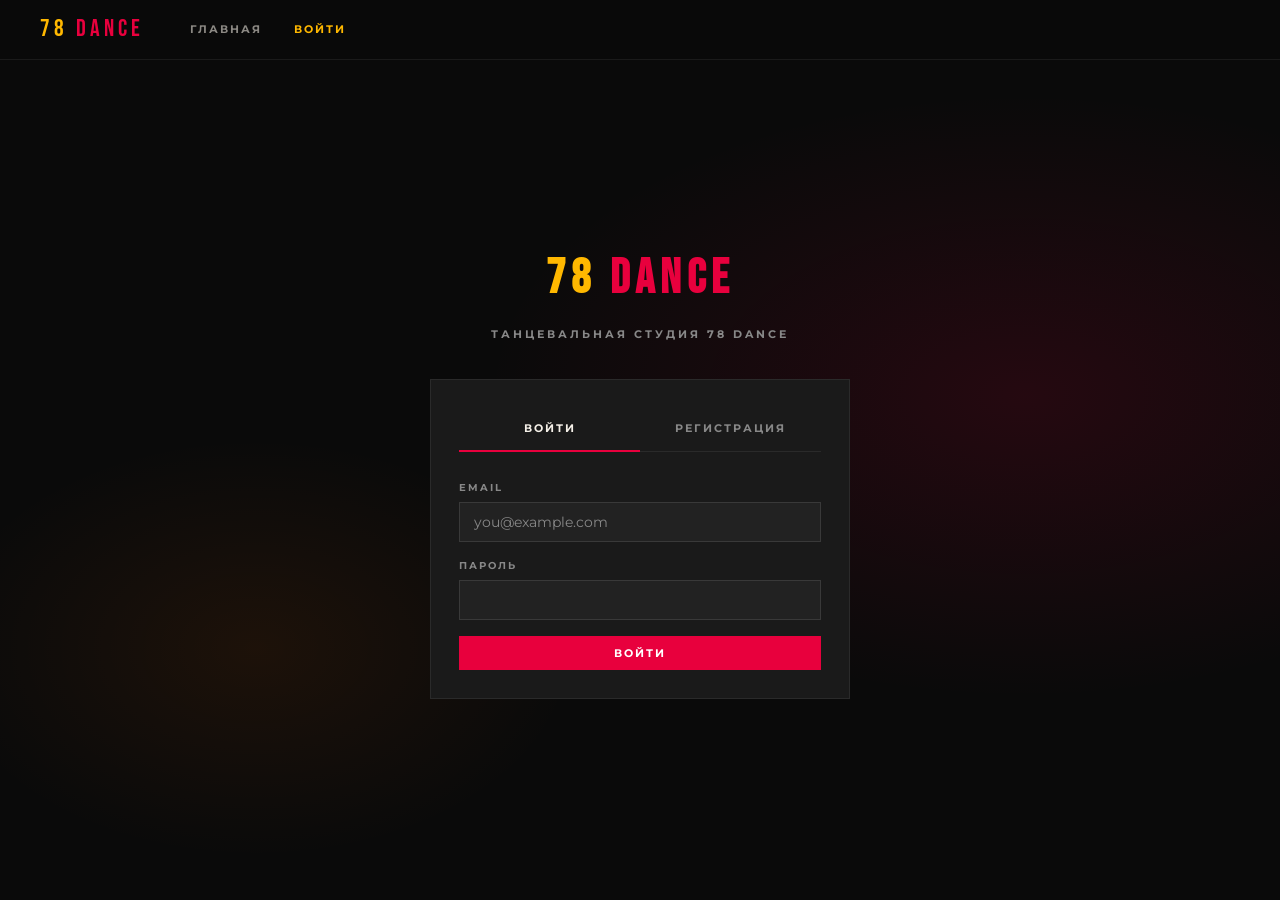
==== frontend/auth.html @ df0de104 "feat: add frontend with landing, admin panel and auth pages" ====
<!DOCTYPE html>
<html lang="ru">
<head>
    <meta charset="UTF-8">
    <meta name="viewport" content="width=device-width, initial-scale=1.0">
    <title>Вход — Студия 78</title>
    <link rel="stylesheet" href="css/style.css">
</head>
<body>

<nav id="nav"></nav>

<div class="auth-wrap">
    <div class="auth-box">
        <h1>78<span> DANCE</span></h1>
        <div class="auth-subtitle">Танцевальная студия 78 Dance</div>

        <div class="card">
            <div class="tab-row">
                <div class="tab active" data-form="signin">Войти</div>
                <div class="tab" data-form="signup">Регистрация</div>
            </div>

            <form id="form-signin">
                <div class="form-group">
                    <label>Email</label>
                    <input type="email" name="email" required placeholder="you@example.com">
                </div>
                <div class="form-group">
                    <label>Пароль</label>
                    <input type="password" name="password" required>
                </div>
                <button class="btn btn-primary" style="width:100%">Войти</button>
            </form>

            <form id="form-signup" style="display:none">
                <div class="form-group">
                    <label>Email</label>
                    <input type="email" name="email" required placeholder="you@example.com">
                </div>
                <div class="form-group">
                    <label>Пароль</label>
                    <input type="password" name="password" required minlength="8">
                </div>
                <div class="form-group">
                    <label>Подтверждение пароля</label>
                    <input type="password" name="password_confirm" required minlength="8">
                </div>
                <button class="btn btn-primary" style="width:100%">Создать аккаунт</button>
            </form>
        </div>
    </div>
</div>

<script type="module">
import { api } from "./js/api.js";
import { setTokens, isLoggedIn, renderNav, showAlert } from "./js/utils.js";

if (isLoggedIn()) window.location.href = "index.html";

renderNav();

// Tabs
document.querySelectorAll(".tab").forEach(tab => {
    tab.addEventListener("click", () => {
        document.querySelectorAll(".tab").forEach(t => t.classList.remove("active"));
        tab.classList.add("active");
        document.getElementById("form-signin").style.display = tab.dataset.form === "signin" ? "block" : "none";
        document.getElementById("form-signup").style.display = tab.dataset.form === "signup" ? "block" : "none";
    });
});

document.getElementById("form-signin").addEventListener("submit", async (e) => {
    e.preventDefault();
    try {
        const data = await api.signIn(e.target.email.value, e.target.password.value);
        setTokens(data.access_token, data.refresh_token);
        window.location.href = "index.html";
    } catch (err) {
        showAlert(e.target, err.message);
    }
});

document.getElementById("form-signup").addEventListener("submit", async (e) => {
    e.preventDefault();
    const password = e.target.password.value;
    const password_confirm = e.target.password_confirm.value;
    if (password !== password_confirm) {
        showAlert(e.target, "Пароли не совпадают");
        return;
    }
    try {
        await api.signUp(e.target.email.value, password, password_confirm);
        showAlert(e.target, "Аккаунт создан! Войдите.", "success");
    } catch (err) {
        showAlert(e.target, err.message);
    }
});
</script>
</body>
</html>
---- frontend/css/style.css ----
@import url('https://fonts.googleapis.com/css2?family=Bebas+Neue&family=Montserrat:wght@300;400;600;700&display=swap');

:root {
    --red:    #E8003D;
    --orange: #FF6B00;
    --gold:   #FFB800;
    --black:  #0A0A0A;
    --dark:   #111111;
    --card:   #1A1A1A;
    --card2:  #222222;
    --white:  #F5F0E8;
    --muted:  #888888;
    --border: rgba(255,255,255,0.07);
}

* { box-sizing: border-box; margin: 0; padding: 0; }

html { scroll-behavior: smooth; }

body {
    font-family: 'Montserrat', system-ui, sans-serif;
    background: var(--black);
    color: var(--white);
    min-height: 100vh;
    font-size: 15px;
    line-height: 1.6;
}

/* ── Nav ─────────────────────────────────────────── */

#nav {
    background: rgba(10,10,10,0.97);
    border-bottom: 1px solid var(--border);
    padding: 0 40px;
    display: flex;
    align-items: center;
    gap: 32px;
    height: 60px;
    position: sticky;
    top: 0;
    z-index: 100;
    backdrop-filter: blur(8px);
}

.nav-brand {
    font-family: 'Bebas Neue', sans-serif;
    font-size: 24px;
    letter-spacing: 4px;
    color: var(--gold);
    white-space: nowrap;
    text-decoration: none;
}

.nav-brand span { color: var(--red); }

.nav-links {
    display: flex;
    gap: 4px;
    flex: 1;
    align-items: center;
}

.nav-links a {
    color: rgba(245,240,232,0.55);
    text-decoration: none;
    padding: 6px 14px;
    font-size: 11px;
    font-weight: 700;
    letter-spacing: 2px;
    text-transform: uppercase;
    transition: color 0.2s;
}

.nav-links a:hover,
.nav-links a.active {
    color: var(--gold);
}

.nav-links a#nav-logout {
    margin-left: auto;
    color: rgba(232,0,61,0.6);
    border: 1px solid rgba(232,0,61,0.25);
}
.nav-links a#nav-logout:hover {
    color: var(--white);
    background: var(--red);
    border-color: var(--red);
}

/* ── Admin layout ────────────────────────────────── */

.admin-layout {
    display: flex;
    min-height: calc(100vh - 60px);
}

.admin-sidebar {
    width: 220px;
    background: var(--dark);
    border-right: 1px solid var(--border);
    padding: 32px 0;
    flex-shrink: 0;
}

.admin-sidebar h3 {
    font-size: 10px;
    font-weight: 700;
    text-transform: uppercase;
    letter-spacing: 3px;
    color: var(--muted);
    padding: 0 24px 16px;
}

.admin-sidebar a {
    display: block;
    padding: 11px 24px;
    color: rgba(245,240,232,0.5);
    text-decoration: none;
    font-size: 11px;
    font-weight: 700;
    letter-spacing: 2px;
    text-transform: uppercase;
    border-left: 3px solid transparent;
    transition: all 0.15s;
}

.admin-sidebar a:hover,
.admin-sidebar a.active {
    color: var(--white);
    background: rgba(255,255,255,0.04);
    border-left-color: var(--red);
}

.admin-content {
    flex: 1;
    padding: 40px;
}

/* ── Page content ────────────────────────────────── */

.container {
    max-width: 1100px;
    margin: 0 auto;
    padding: 40px;
}

h1 {
    font-family: 'Bebas Neue', sans-serif;
    font-size: 40px;
    letter-spacing: 3px;
    color: var(--white);
    margin-bottom: 28px;
}

h2 {
    font-family: 'Bebas Neue', sans-serif;
    font-size: 22px;
    letter-spacing: 2px;
    color: var(--white);
    margin-bottom: 20px;
}

h3 {
    font-size: 13px;
    font-weight: 700;
    letter-spacing: 1px;
    color: rgba(245,240,232,0.7);
    margin-bottom: 12px;
}

/* ── Cards ───────────────────────────────────────── */

.card {
    background: var(--card);
    border: 1px solid var(--border);
    padding: 28px;
    margin-bottom: 20px;
    position: relative;
}

.card::before {
    content: '';
    position: absolute;
    top: 0; left: 0; right: 0;
    height: 2px;
    background: linear-gradient(90deg, var(--red), var(--orange));
    opacity: 0;
    transition: opacity 0.2s;
}

.card:focus-within::before { opacity: 1; }

/* ── Grid ────────────────────────────────────────── */

.grid-2 { display: grid; grid-template-columns: 1fr 1fr; gap: 24px; }
@media (max-width: 800px) { .grid-2 { grid-template-columns: 1fr; } }

/* ── Forms ───────────────────────────────────────── */

.form-group { margin-bottom: 16px; }

label {
    display: block;
    font-size: 10px;
    font-weight: 700;
    letter-spacing: 2px;
    text-transform: uppercase;
    color: var(--muted);
    margin-bottom: 6px;
}

input, select, textarea {
    width: 100%;
    padding: 10px 14px;
    background: var(--card2);
    border: 1px solid rgba(255,255,255,0.1);
    color: var(--white);
    font-family: 'Montserrat', sans-serif;
    font-size: 14px;
    outline: none;
    transition: border-color 0.15s;
}

input:focus, select:focus, textarea:focus {
    border-color: var(--red);
}

input::placeholder { color: var(--muted); }

textarea {
    min-height: 80px;
    resize: vertical;
}

select option { background: var(--card2); }

/* ── Buttons ─────────────────────────────────────── */

.btn {
    padding: 10px 24px;
    border: none;
    cursor: pointer;
    font-family: 'Montserrat', sans-serif;
    font-size: 11px;
    font-weight: 700;
    letter-spacing: 2px;
    text-transform: uppercase;
    transition: background 0.2s, transform 0.15s;
    display: inline-block;
    text-decoration: none;
}

.btn:hover { transform: translateY(-1px); }

.btn-primary   { background: var(--red); color: #fff; }
.btn-primary:hover { background: var(--orange); }

.btn-danger    { background: rgba(232,0,61,0.15); color: var(--red); border: 1px solid rgba(232,0,61,0.3); }
.btn-danger:hover { background: var(--red); color: #fff; }

.btn-success   { background: rgba(46,204,113,0.15); color: #4ade80; border: 1px solid rgba(46,204,113,0.3); }
.btn-success:hover { background: #2ecc71; color: #fff; }

.btn-secondary { background: rgba(255,255,255,0.07); color: rgba(245,240,232,0.7); border: 1px solid var(--border); }
.btn-secondary:hover { background: rgba(255,255,255,0.12); color: var(--white); }

.btn-sm { padding: 6px 14px; font-size: 10px; }

.btn-row { display: flex; gap: 8px; flex-wrap: wrap; margin-top: 4px; align-items: center; }

/* ── Filter bar ─────────────────────────────────── */

.filter-bar {
    display: flex;
    gap: 12px;
    margin-bottom: 16px;
}
.filter-bar select,
.filter-inline {
    width: auto;
    padding: 8px 12px;
    background: var(--card);
    border: 1px solid var(--border);
    color: var(--text);
    font-size: 14px;
    cursor: pointer;
}

/* ── Table ───────────────────────────────────────── */

.table-wrap { overflow-x: auto; }

table { width: 100%; border-collapse: collapse; font-size: 13px; }

th {
    font-size: 10px;
    font-weight: 700;
    letter-spacing: 2px;
    text-transform: uppercase;
    color: var(--gold);
    padding: 12px 16px;
    text-align: left;
    border-bottom: 1px solid var(--border);
    white-space: nowrap;
    background: rgba(255,255,255,0.02);
}

td {
    padding: 14px 16px;
    color: rgba(245,240,232,0.8);
    border-bottom: 1px solid rgba(255,255,255,0.04);
    vertical-align: middle;
}

tr:last-child td { border-bottom: none; }
tr:hover td { background: rgba(255,255,255,0.025); }

/* ── Alerts ──────────────────────────────────────── */

.alert {
    padding: 12px 16px;
    font-size: 13px;
    font-weight: 600;
    letter-spacing: 0.5px;
    margin-bottom: 20px;
    border-left: 3px solid;
}

.alert-error   {
    background: rgba(232,0,61,0.1);
    color: #ff6b8a;
    border-color: var(--red);
}

.alert-success {
    background: rgba(46,204,113,0.1);
    color: #4ade80;
    border-color: #2ecc71;
}

/* ── Badges ──────────────────────────────────────── */

.badge {
    display: inline-block;
    padding: 3px 10px;
    font-size: 10px;
    font-weight: 700;
    letter-spacing: 2px;
    text-transform: uppercase;
    white-space: nowrap;
}

.badge-green { background: rgba(46,204,113,0.15); color: #4ade80; }
.badge-red   { background: rgba(232,0,61,0.15);   color: #ff6b8a; }
.badge-blue  { background: rgba(99,149,255,0.15);  color: #8ab4ff; }

/* ── Item cards ──────────────────────────────────── */

.item-list { display: flex; flex-direction: column; gap: 12px; }

.item-card {
    border: 1px solid var(--border);
    padding: 18px;
    background: var(--card2);
    position: relative;
    transition: border-color 0.2s;
}

.item-card:hover { border-color: rgba(255,255,255,0.14); }

.item-card::before {
    content: '';
    position: absolute;
    top: 0; left: 0; bottom: 0;
    width: 3px;
    background: linear-gradient(180deg, var(--red), var(--orange));
}

.item-card-header {
    display: flex;
    justify-content: space-between;
    align-items: center;
    gap: 8px;
    margin-bottom: 8px;
    padding-left: 12px;
}

.item-card-header strong {
    font-size: 14px;
    font-weight: 700;
    letter-spacing: 0.5px;
    color: var(--white);
}

.item-card p {
    font-size: 13px;
    color: rgba(245,240,232,0.5);
    margin-bottom: 8px;
    padding-left: 12px;
}

.item-card .btn-row { padding-left: 12px; }

.photo-chips {
    display: flex;
    gap: 6px;
    flex-wrap: wrap;
    margin-top: 8px;
    padding-left: 12px;
}

.photo-chip {
    background: rgba(255,255,255,0.06);
    border: 1px solid var(--border);
    padding: 3px 10px;
    font-size: 11px;
    display: flex;
    align-items: center;
    gap: 6px;
}

.photo-chip a { color: var(--gold); text-decoration: none; }
.photo-chip a:hover { color: var(--orange); }
.photo-chip button {
    background: none;
    border: none;
    cursor: pointer;
    color: var(--red);
    font-size: 14px;
    padding: 0;
    line-height: 1;
    opacity: 0.7;
    transition: opacity 0.15s;
}
.photo-chip button:hover { opacity: 1; }

/* ── Auth page ───────────────────────────────────── */

.auth-wrap {
    min-height: calc(100vh - 60px);
    display: flex;
    align-items: center;
    justify-content: center;
    padding: 24px;
    background:
        radial-gradient(ellipse 70% 60% at 80% 40%, rgba(232,0,61,0.12) 0%, transparent 60%),
        radial-gradient(ellipse 50% 50% at 20% 70%, rgba(255,107,0,0.08) 0%, transparent 50%);
}

.auth-box { width: 100%; max-width: 420px; }

.auth-box h1 {
    font-family: 'Bebas Neue', sans-serif;
    font-size: 48px;
    letter-spacing: 6px;
    text-align: center;
    color: var(--gold);
    margin-bottom: 8px;
}

.auth-box h1 span { color: var(--red); }

.auth-subtitle {
    text-align: center;
    font-size: 11px;
    font-weight: 700;
    letter-spacing: 3px;
    text-transform: uppercase;
    color: var(--muted);
    margin-bottom: 36px;
}

.tab-row {
    display: flex;
    margin-bottom: 28px;
    border-bottom: 1px solid var(--border);
}

.tab {
    flex: 1;
    text-align: center;
    padding: 12px;
    cursor: pointer;
    font-size: 11px;
    font-weight: 700;
    letter-spacing: 2px;
    text-transform: uppercase;
    color: var(--muted);
    border-bottom: 2px solid transparent;
    margin-bottom: -1px;
    transition: all 0.15s;
}

.tab:hover { color: var(--white); }
.tab.active { color: var(--white); border-bottom-color: var(--red); }

/* ── Public cards grid ───────────────────────────── */

.cards-grid {
    display: grid;
    grid-template-columns: repeat(auto-fill, minmax(280px, 1fr));
    gap: 20px;
}

.pub-card {
    background: var(--card);
    border: 1px solid var(--border);
    padding: 24px;
    position: relative;
    transition: transform 0.2s, border-color 0.2s;
}

.pub-card:hover {
    transform: translateY(-4px);
    border-color: rgba(255,255,255,0.14);
}

.pub-card::before {
    content: '';
    position: absolute;
    top: 0; left: 0; right: 0;
    height: 2px;
    background: linear-gradient(90deg, var(--red), var(--orange), var(--gold));
}

.pub-card h3 {
    font-family: 'Bebas Neue', sans-serif;
    font-size: 22px;
    letter-spacing: 2px;
    color: var(--white);
    margin-bottom: 8px;
}

.pub-card p { font-size: 13px; color: rgba(245,240,232,0.55); line-height: 1.7; }

/* ── Tabs row (public) ───────────────────────────── */

.tabs-row {
    display: flex;
    gap: 12px;
    margin-bottom: 32px;
}

.tab-btn {
    padding: 10px 28px;
    border: 1px solid var(--border);
    background: transparent;
    color: rgba(245,240,232,0.5);
    cursor: pointer;
    font-family: 'Montserrat', sans-serif;
    font-size: 11px;
    font-weight: 700;
    letter-spacing: 2px;
    text-transform: uppercase;
    transition: all 0.2s;
}

.tab-btn:hover { color: var(--white); border-color: rgba(255,255,255,0.2); }

.tab-btn.active {
    background: var(--red);
    border-color: var(--red);
    color: #fff;
}

/* ── Photo grid (admin) ──────────────────────────── */

.photo-grid {
    display: flex;
    gap: 8px;
    flex-wrap: wrap;
    margin: 10px 0 4px 12px;
}

.photo-thumb {
    position: relative;
    width: 80px;
    height: 80px;
    cursor: grab;
    border: 2px solid transparent;
    transition: border-color 0.15s, opacity 0.15s;
}

.photo-thumb img {
    width: 100%;
    height: 100%;
    object-fit: cover;
    display: block;
    background: var(--card2);
}

.photo-thumb.dragging  { opacity: 0.4; }
.photo-thumb.drag-over { border-color: var(--red); }

.photo-del {
    position: absolute;
    top: 2px; right: 2px;
    width: 20px; height: 20px;
    background: rgba(10,10,10,0.8);
    border: none;
    color: var(--red);
    font-size: 14px;
    line-height: 1;
    cursor: pointer;
    display: flex;
    align-items: center;
    justify-content: center;
    opacity: 0;
    transition: opacity 0.15s;
}

.photo-thumb:hover .photo-del { opacity: 1; }

.photo-order {
    position: absolute;
    bottom: 2px; left: 4px;
    font-size: 10px;
    font-weight: 700;
    color: var(--gold);
    text-shadow: 0 1px 3px rgba(0,0,0,0.9);
    pointer-events: none;
}

/* ── Price options admin list ────────────────────── */

.price-options-admin {
    list-style: none;
    margin: 10px 0 0;
    display: flex;
    flex-direction: column;
    gap: 4px;
}
.price-options-admin li {
    display: flex;
    align-items: center;
    justify-content: space-between;
    gap: 8px;
    font-size: 13px;
    color: rgba(245,240,232,.7);
    padding: 6px 10px;
    background: rgba(255,255,255,.03);
}
.price-options-admin li button {
    flex-shrink: 0;
    padding: 2px 8px;
    font-size: 12px;
}

/* ── Page header decoration ──────────────────────── */

.page-header {
    margin-bottom: 36px;
    padding-bottom: 24px;
    border-bottom: 1px solid var(--border);
}

.page-label {
    font-size: 10px;
    font-weight: 700;
    letter-spacing: 4px;
    text-transform: uppercase;
    color: var(--red);
    margin-bottom: 8px;
}

/* ── Confirm modal ───────────────────────────────── */

.confirm-overlay {
    position: fixed; inset: 0; z-index: 1000;
    background: rgba(0,0,0,.7);
    display: flex; align-items: center; justify-content: center;
    animation: confirmFadeIn .15s ease;
}
@keyframes confirmFadeIn {
    from { opacity: 0; }
    to   { opacity: 1; }
}
.confirm-box {
    background: var(--card);
    border: 1px solid rgba(255,255,255,.08);
    padding: 32px 36px;
    min-width: 320px; max-width: 420px;
    animation: confirmSlideIn .15s ease;
}
@keyframes confirmSlideIn {
    from { transform: translateY(-12px); opacity: 0; }
    to   { transform: translateY(0);     opacity: 1; }
}
.confirm-icon {
    font-size: 32px; margin-bottom: 16px; display: block;
}
.confirm-title {
    font-family: 'Bebas Neue', sans-serif;
    font-size: 22px; letter-spacing: 2px;
    color: var(--white); margin-bottom: 8px;
}
.confirm-text {
    font-size: 13px; color: var(--muted);
    line-height: 1.7; margin-bottom: 28px;
}
.confirm-btns {
    display: flex; gap: 12px; justify-content: flex-end;
}
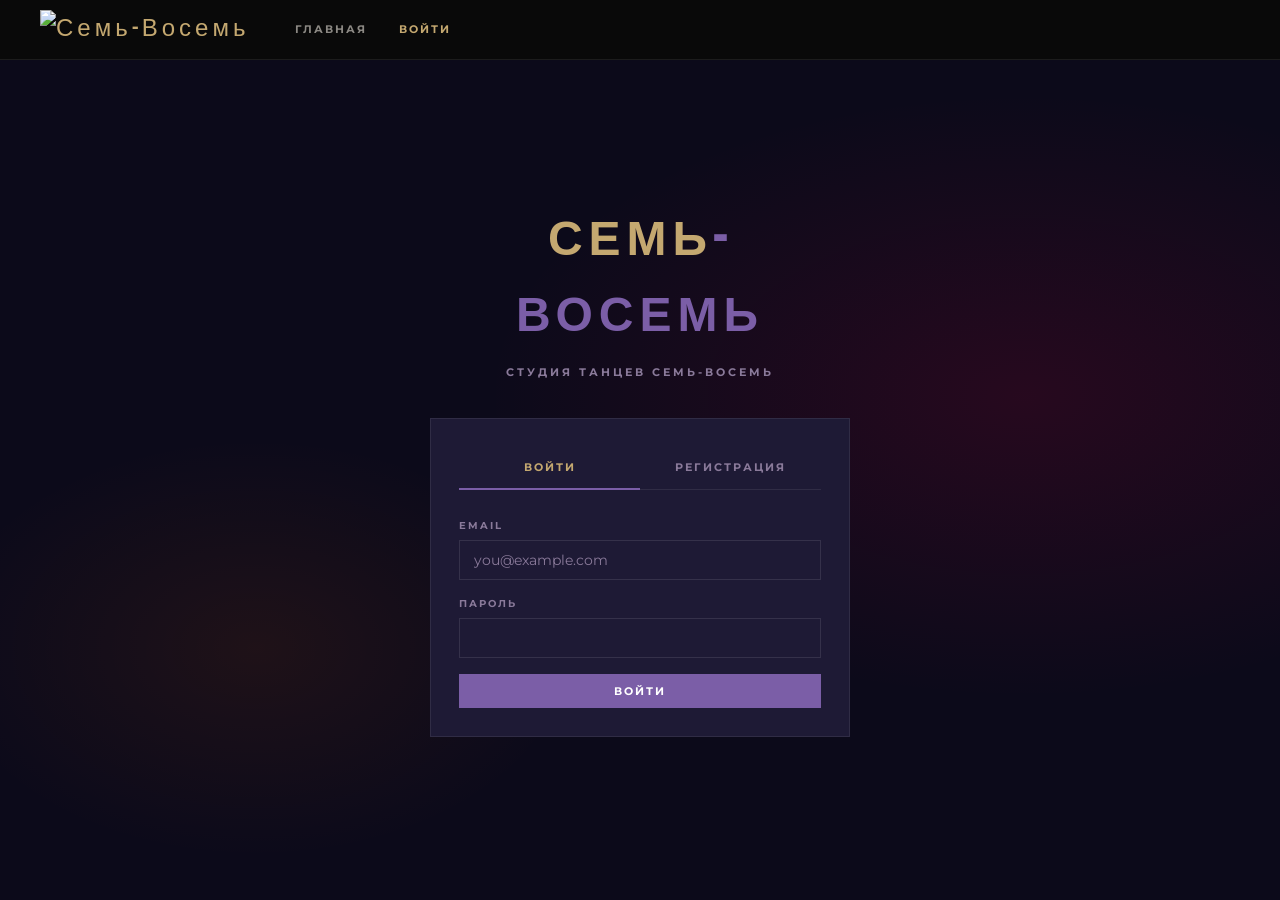
==== commit 7861b79e: "feat: dark theme, simplified color palette, logo update" ====
--- a/frontend/auth.html
+++ b/frontend/auth.html
@@ -12,8 +12,8 @@
 
 <div class="auth-wrap">
     <div class="auth-box">
-        <h1>78<span> DANCE</span></h1>
-        <div class="auth-subtitle">Танцевальная студия 78 Dance</div>
+        <h1>СЕМЬ<span>-ВОСЕМЬ</span></h1>
+        <div class="auth-subtitle">Студия танцев Семь-Восемь</div>
 
         <div class="card">
             <div class="tab-row">
--- a/frontend/css/style.css
+++ b/frontend/css/style.css
@@ -1,16 +1,12 @@
 @import url('https://fonts.googleapis.com/css2?family=Bebas+Neue&family=Montserrat:wght@300;400;600;700&display=swap');
 
 :root {
-    --red:    #E8003D;
-    --orange: #FF6B00;
-    --gold:   #FFB800;
-    --black:  #0A0A0A;
-    --dark:   #111111;
-    --card:   #1A1A1A;
-    --card2:  #222222;
-    --white:  #F5F0E8;
-    --muted:  #888888;
-    --border: rgba(255,255,255,0.07);
+    --red:    #7B5EA7;
+    --gold:   #C4A870;
+    --black:  #0C0A1A;
+    --card:   #1E1A35;
+    --muted:  #8A7A9A;
+    --border: rgba(255,255,255,0.08);
 }
 
 * { box-sizing: border-box; margin: 0; padding: 0; }
@@ -20,7 +16,7 @@
 body {
     font-family: 'Montserrat', system-ui, sans-serif;
     background: var(--black);
-    color: var(--white);
+    color: var(--gold);
     min-height: 100vh;
     font-size: 15px;
     line-height: 1.6;
@@ -52,6 +48,7 @@
 }
 
 .nav-brand span { color: var(--red); }
+.nav-logo { height: 40px; width: auto; display: block; }
 
 .nav-links {
     display: flex;
@@ -82,7 +79,7 @@
     border: 1px solid rgba(232,0,61,0.25);
 }
 .nav-links a#nav-logout:hover {
-    color: var(--white);
+    color: var(--gold);
     background: var(--red);
     border-color: var(--red);
 }
@@ -96,7 +93,7 @@
 
 .admin-sidebar {
     width: 220px;
-    background: var(--dark);
+    background: var(--card);
     border-right: 1px solid var(--border);
     padding: 32px 0;
     flex-shrink: 0;
@@ -126,7 +123,7 @@
 
 .admin-sidebar a:hover,
 .admin-sidebar a.active {
-    color: var(--white);
+    color: var(--gold);
     background: rgba(255,255,255,0.04);
     border-left-color: var(--red);
 }
@@ -148,7 +145,7 @@
     font-family: 'Bebas Neue', sans-serif;
     font-size: 40px;
     letter-spacing: 3px;
-    color: var(--white);
+    color: var(--gold);
     margin-bottom: 28px;
 }
 
@@ -156,7 +153,7 @@
     font-family: 'Bebas Neue', sans-serif;
     font-size: 22px;
     letter-spacing: 2px;
-    color: var(--white);
+    color: var(--gold);
     margin-bottom: 20px;
 }
 
@@ -183,7 +180,7 @@
     position: absolute;
     top: 0; left: 0; right: 0;
     height: 2px;
-    background: linear-gradient(90deg, var(--red), var(--orange));
+    background: linear-gradient(90deg, var(--red), var(--gold));
     opacity: 0;
     transition: opacity 0.2s;
 }
@@ -212,9 +209,9 @@
 input, select, textarea {
     width: 100%;
     padding: 10px 14px;
-    background: var(--card2);
+    background: var(--card);
     border: 1px solid rgba(255,255,255,0.1);
-    color: var(--white);
+    color: var(--gold);
     font-family: 'Montserrat', sans-serif;
     font-size: 14px;
     outline: none;
@@ -232,7 +229,7 @@
     resize: vertical;
 }
 
-select option { background: var(--card2); }
+select option { background: var(--card); }
 
 /* ── Buttons ─────────────────────────────────────── */
 
@@ -253,7 +250,7 @@
 .btn:hover { transform: translateY(-1px); }
 
 .btn-primary   { background: var(--red); color: #fff; }
-.btn-primary:hover { background: var(--orange); }
+.btn-primary:hover { background: var(--red); }
 
 .btn-danger    { background: rgba(232,0,61,0.15); color: var(--red); border: 1px solid rgba(232,0,61,0.3); }
 .btn-danger:hover { background: var(--red); color: #fff; }
@@ -262,7 +259,7 @@
 .btn-success:hover { background: #2ecc71; color: #fff; }
 
 .btn-secondary { background: rgba(255,255,255,0.07); color: rgba(245,240,232,0.7); border: 1px solid var(--border); }
-.btn-secondary:hover { background: rgba(255,255,255,0.12); color: var(--white); }
+.btn-secondary:hover { background: rgba(255,255,255,0.12); color: var(--gold); }
 
 .btn-sm { padding: 6px 14px; font-size: 10px; }
 
@@ -361,7 +358,7 @@
 .item-card {
     border: 1px solid var(--border);
     padding: 18px;
-    background: var(--card2);
+    background: var(--card);
     position: relative;
     transition: border-color 0.2s;
 }
@@ -373,7 +370,7 @@
     position: absolute;
     top: 0; left: 0; bottom: 0;
     width: 3px;
-    background: linear-gradient(180deg, var(--red), var(--orange));
+    background: linear-gradient(180deg, var(--red), var(--gold));
 }
 
 .item-card-header {
@@ -389,7 +386,7 @@
     font-size: 14px;
     font-weight: 700;
     letter-spacing: 0.5px;
-    color: var(--white);
+    color: var(--gold);
 }
 
 .item-card p {
@@ -420,7 +417,7 @@
 }
 
 .photo-chip a { color: var(--gold); text-decoration: none; }
-.photo-chip a:hover { color: var(--orange); }
+.photo-chip a:hover { color: var(--red); }
 .photo-chip button {
     background: none;
     border: none;
@@ -491,8 +488,8 @@
     transition: all 0.15s;
 }
 
-.tab:hover { color: var(--white); }
-.tab.active { color: var(--white); border-bottom-color: var(--red); }
+.tab:hover { color: var(--gold); }
+.tab.active { color: var(--gold); border-bottom-color: var(--red); }
 
 /* ── Public cards grid ───────────────────────────── */
 
@@ -520,14 +517,14 @@
     position: absolute;
     top: 0; left: 0; right: 0;
     height: 2px;
-    background: linear-gradient(90deg, var(--red), var(--orange), var(--gold));
+    background: linear-gradient(90deg, var(--red), var(--gold));
 }
 
 .pub-card h3 {
     font-family: 'Bebas Neue', sans-serif;
     font-size: 22px;
     letter-spacing: 2px;
-    color: var(--white);
+    color: var(--gold);
     margin-bottom: 8px;
 }
 
@@ -555,7 +552,7 @@
     transition: all 0.2s;
 }
 
-.tab-btn:hover { color: var(--white); border-color: rgba(255,255,255,0.2); }
+.tab-btn:hover { color: var(--gold); border-color: rgba(255,255,255,0.2); }
 
 .tab-btn.active {
     background: var(--red);
@@ -586,7 +583,7 @@
     height: 100%;
     object-fit: cover;
     display: block;
-    background: var(--card2);
+    background: var(--card);
 }
 
 .photo-thumb.dragging  { opacity: 0.4; }
@@ -692,7 +689,7 @@
 .confirm-title {
     font-family: 'Bebas Neue', sans-serif;
     font-size: 22px; letter-spacing: 2px;
-    color: var(--white); margin-bottom: 8px;
+    color: var(--gold); margin-bottom: 8px;
 }
 .confirm-text {
     font-size: 13px; color: var(--muted);
@@ -701,3 +698,14 @@
 .confirm-btns {
     display: flex; gap: 12px; justify-content: flex-end;
 }
+
+/* Profile meta */
+.profile-meta { border-bottom: 1px solid var(--border); padding-bottom: 16px; }
+.profile-meta-row {
+    display: flex; gap: 12px; align-items: baseline;
+    font-size: 13px; margin-bottom: 6px;
+}
+.profile-meta-row .contact-label {
+    font-size: 11px; font-weight: 700; letter-spacing: 1px;
+    text-transform: uppercase; color: var(--muted); min-width: 100px;
+}
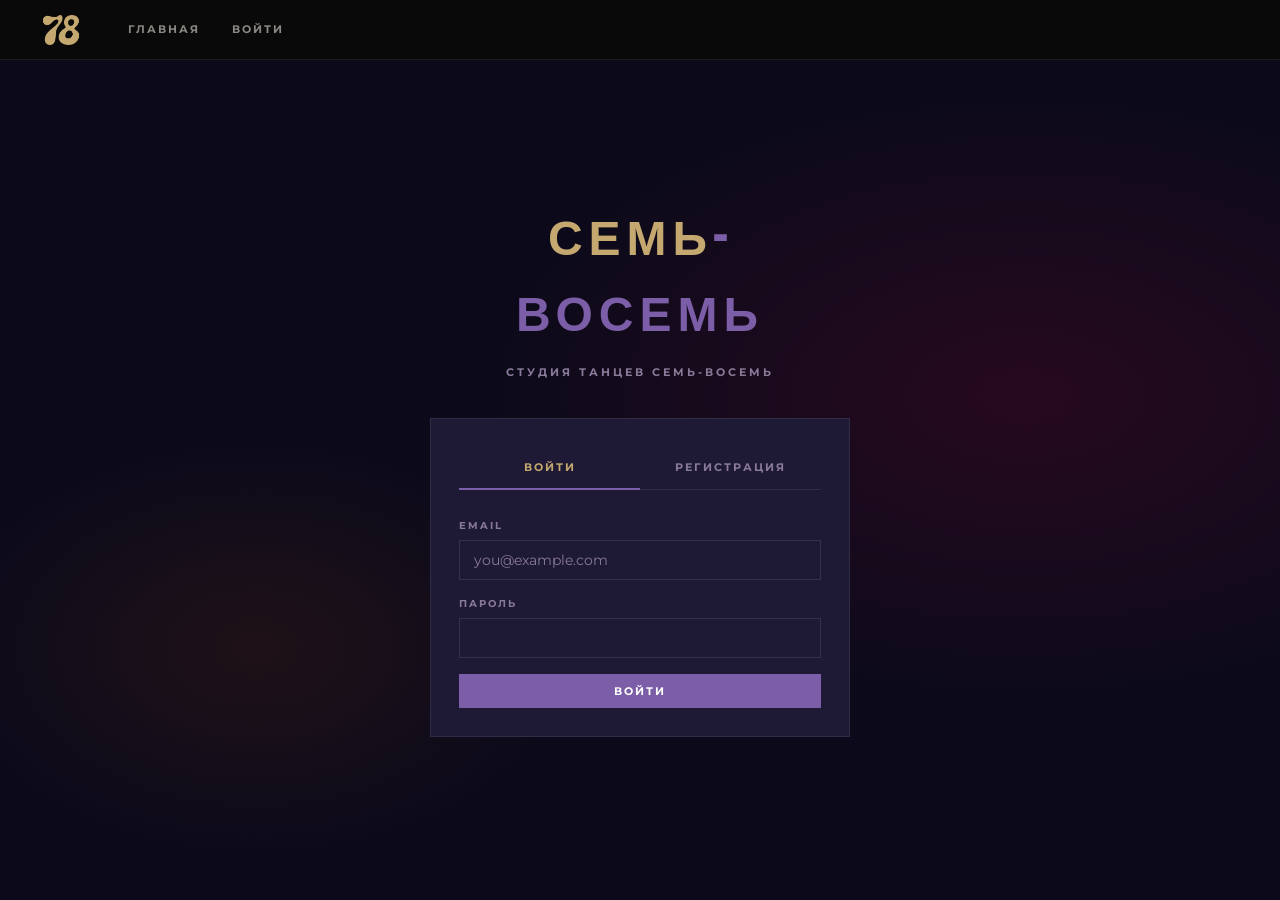
==== commit 635e4426: "feat: clean URLs without .html extension" ====
--- a/frontend/auth.html
+++ b/frontend/auth.html
@@ -56,7 +56,7 @@
 import { api } from "./js/api.js";
 import { setTokens, isLoggedIn, renderNav, showAlert } from "./js/utils.js";
 
-if (isLoggedIn()) window.location.href = "index.html";
+if (isLoggedIn()) window.location.href = "/";
 
 renderNav();
 
@@ -75,7 +75,7 @@
     try {
         const data = await api.signIn(e.target.email.value, e.target.password.value);
         setTokens(data.access_token, data.refresh_token);
-        window.location.href = "index.html";
+        window.location.href = "/";
     } catch (err) {
         showAlert(e.target, err.message);
     }
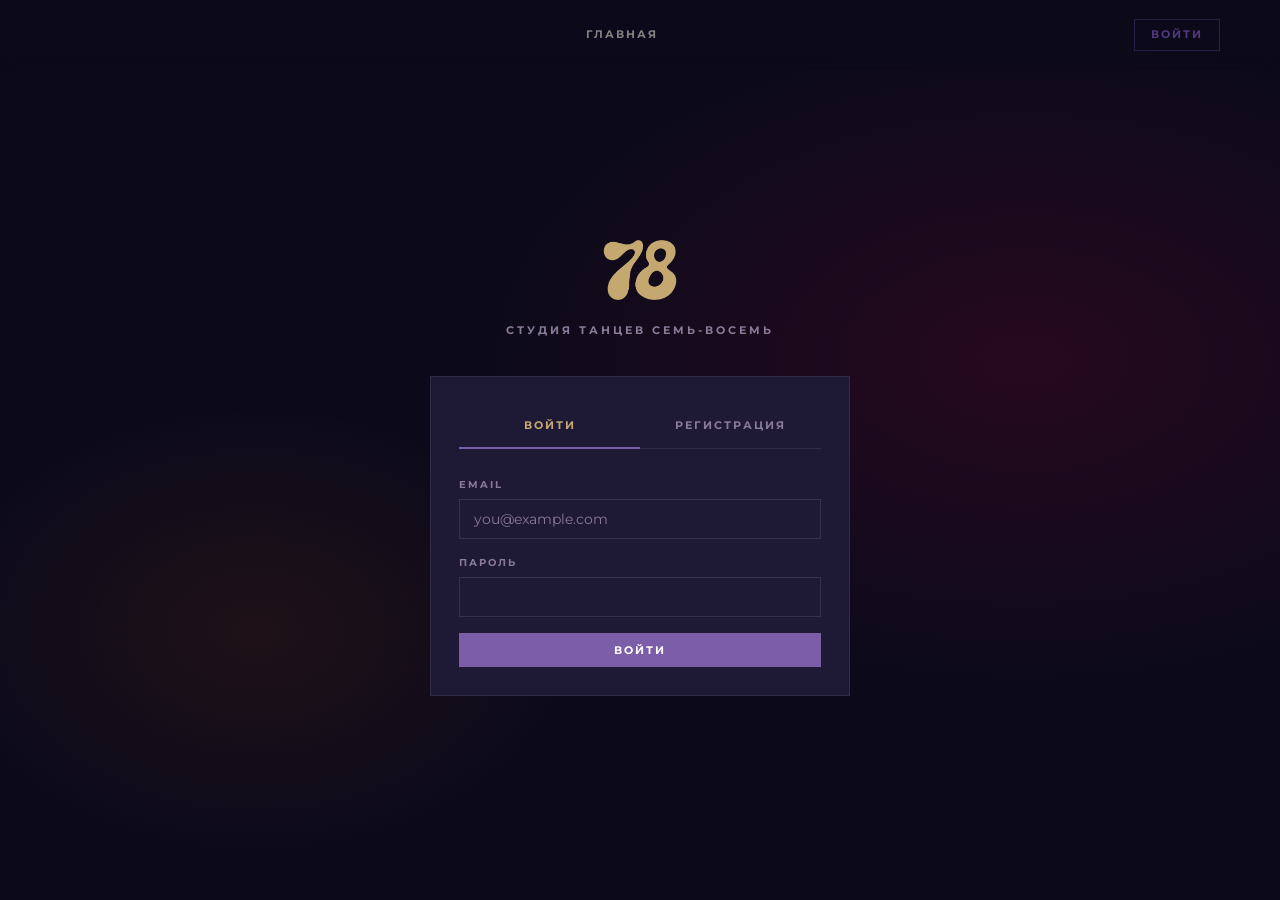
==== commit 8fcfe790: "feat: update index, profile and auth pages — nav, footer, logo placement" ====
--- a/frontend/auth.html
+++ b/frontend/auth.html
@@ -4,15 +4,19 @@
     <meta charset="UTF-8">
     <meta name="viewport" content="width=device-width, initial-scale=1.0">
     <title>Вход — Студия 78</title>
+    <link rel="preconnect" href="https://fonts.googleapis.com">
+    <link rel="preconnect" href="https://fonts.gstatic.com" crossorigin>
+    <link href="https://fonts.googleapis.com/css2?family=Bebas+Neue&family=Montserrat:wght@300;400;600;700&display=swap" rel="stylesheet">
     <link rel="stylesheet" href="css/style.css">
+    <link rel="stylesheet" href="css/landing.css">
 </head>
-<body>
+<body style="display:flex;flex-direction:column;min-height:100vh">
 
 <nav id="nav"></nav>
 
-<div class="auth-wrap">
+<div class="auth-wrap" style="flex:1;padding-top:70px">
     <div class="auth-box">
-        <h1>СЕМЬ<span>-ВОСЕМЬ</span></h1>
+        <img src="images/logo_78.png" alt="78" style="height:80px;margin:0 auto 0.75rem;display:block">
         <div class="auth-subtitle">Студия танцев Семь-Восемь</div>
 
         <div class="card">
@@ -56,42 +60,43 @@
 import { api } from "./js/api.js";
 import { setTokens, isLoggedIn, renderNav, showAlert } from "./js/utils.js";
 
-if (isLoggedIn()) window.location.href = "/";
+if (isLoggedIn()) window.location.href = '/';
 
 renderNav();
+document.querySelector('.nav-brand').style.visibility = 'hidden';
 
-// Tabs
-document.querySelectorAll(".tab").forEach(tab => {
-    tab.addEventListener("click", () => {
-        document.querySelectorAll(".tab").forEach(t => t.classList.remove("active"));
-        tab.classList.add("active");
-        document.getElementById("form-signin").style.display = tab.dataset.form === "signin" ? "block" : "none";
-        document.getElementById("form-signup").style.display = tab.dataset.form === "signup" ? "block" : "none";
+window.addEventListener('scroll', () => {
+    document.getElementById('nav').classList.toggle('scrolled', window.scrollY > 60);
+});
+
+document.querySelectorAll('.tab').forEach(tab => {
+    tab.addEventListener('click', () => {
+        document.querySelectorAll('.tab').forEach(t => t.classList.remove('active'));
+        tab.classList.add('active');
+        document.getElementById('form-signin').style.display = tab.dataset.form === 'signin' ? 'block' : 'none';
+        document.getElementById('form-signup').style.display = tab.dataset.form === 'signup' ? 'block' : 'none';
     });
 });
 
-document.getElementById("form-signin").addEventListener("submit", async (e) => {
+document.getElementById('form-signin').addEventListener('submit', async e => {
     e.preventDefault();
     try {
         const data = await api.signIn(e.target.email.value, e.target.password.value);
-        setTokens(data.access_token, data.refresh_token);
-        window.location.href = "/";
+        setTokens(data.access_token);
+        window.location.href = '/';
     } catch (err) {
         showAlert(e.target, err.message);
     }
 });
 
-document.getElementById("form-signup").addEventListener("submit", async (e) => {
+document.getElementById('form-signup').addEventListener('submit', async e => {
     e.preventDefault();
-    const password = e.target.password.value;
+    const password         = e.target.password.value;
     const password_confirm = e.target.password_confirm.value;
-    if (password !== password_confirm) {
-        showAlert(e.target, "Пароли не совпадают");
-        return;
-    }
+    if (password !== password_confirm) { showAlert(e.target, 'Пароли не совпадают'); return; }
     try {
         await api.signUp(e.target.email.value, password, password_confirm);
-        showAlert(e.target, "Аккаунт создан! Войдите.", "success");
+        showAlert(e.target, 'Аккаунт создан! Войдите.', 'success');
     } catch (err) {
         showAlert(e.target, err.message);
     }
--- a/frontend/css/style.css
+++ b/frontend/css/style.css
@@ -18,7 +18,7 @@
     background: var(--black);
     color: var(--gold);
     min-height: 100vh;
-    font-size: 15px;
+    font-size: 16px;
     line-height: 1.6;
 }
 
@@ -30,6 +30,7 @@
     padding: 0 40px;
     display: flex;
     align-items: center;
+    position: relative;
     gap: 32px;
     height: 60px;
     position: sticky;
@@ -49,15 +50,22 @@
 
 .nav-brand span { color: var(--red); }
 .nav-logo { height: 40px; width: auto; display: block; }
-
-.nav-links {
+.nav-admin-zone {
+    font-family: 'Bebas Neue', sans-serif; font-size: 1.1rem;
+    letter-spacing: 0.2em; color: var(--red);
+    position: absolute; left: 50%; transform: translateX(-50%);
+    pointer-events: none;
+}
+
+.nav-links, .nav-auth, .nav-section-links, .nav-left-links {
     display: flex;
     gap: 4px;
-    flex: 1;
     align-items: center;
 }
-
-.nav-links a {
+.nav-section-links { flex: 1; justify-content: center; }
+.nav-auth { margin-left: auto; }
+
+.nav-links a, .nav-auth a, .nav-section-links a, .nav-left-links a {
     color: rgba(245,240,232,0.55);
     text-decoration: none;
     padding: 6px 14px;
@@ -68,8 +76,10 @@
     transition: color 0.2s;
 }
 
-.nav-links a:hover,
-.nav-links a.active {
+.nav-links a:hover, .nav-links a.active,
+.nav-auth a:hover, .nav-auth a.active,
+.nav-section-links a:hover, .nav-section-links a.active,
+.nav-left-links a:hover, .nav-left-links a.active {
     color: var(--gold);
 }
 
@@ -131,6 +141,11 @@
 .admin-content {
     flex: 1;
     padding: 40px;
+}
+
+.admin-toolbar {
+    display: flex; align-items: center; gap: 0.75rem;
+    flex-wrap: nowrap; margin-bottom: 1.25rem;
 }
 
 /* ── Page content ────────────────────────────────── */
@@ -287,7 +302,7 @@
 
 .table-wrap { overflow-x: auto; }
 
-table { width: 100%; border-collapse: collapse; font-size: 13px; }
+table { width: 100%; border-collapse: collapse; font-size: 14px; }
 
 th {
     font-size: 10px;
@@ -390,7 +405,7 @@
 }
 
 .item-card p {
-    font-size: 13px;
+    font-size: 14px;
     color: rgba(245,240,232,0.5);
     margin-bottom: 8px;
     padding-left: 12px;
@@ -528,7 +543,7 @@
     margin-bottom: 8px;
 }
 
-.pub-card p { font-size: 13px; color: rgba(245,240,232,0.55); line-height: 1.7; }
+.pub-card p { font-size: 15px; color: rgba(245,240,232,0.55); line-height: 1.7; }
 
 /* ── Tabs row (public) ───────────────────────────── */
 
@@ -660,6 +675,22 @@
     margin-bottom: 8px;
 }
 
+.section-label {
+    font-size: 11px; font-weight: 700; letter-spacing: 4px;
+    text-transform: uppercase; color: var(--red); margin-bottom: 16px;
+}
+.section-title {
+    font-family: 'Bebas Neue', sans-serif;
+    font-size: clamp(42px, 5vw, 64px);
+    line-height: 1; letter-spacing: 2px; margin-bottom: 20px;
+    color: var(--gold);
+}
+.divider {
+    width: 60px; height: 3px;
+    background: linear-gradient(90deg, var(--red), var(--gold));
+    margin-bottom: 32px;
+}
+
 /* ── Confirm modal ───────────────────────────────── */
 
 .confirm-overlay {
@@ -692,7 +723,7 @@
     color: var(--gold); margin-bottom: 8px;
 }
 .confirm-text {
-    font-size: 13px; color: var(--muted);
+    font-size: 14px; color: var(--muted);
     line-height: 1.7; margin-bottom: 28px;
 }
 .confirm-btns {
@@ -709,3 +740,147 @@
     font-size: 11px; font-weight: 700; letter-spacing: 1px;
     text-transform: uppercase; color: var(--muted); min-width: 100px;
 }
+
+/* ===== ADMIN TABS ===== */
+.admin-tabs {
+    display: flex; gap: 4px;
+    background: rgba(255,255,255,0.04);
+    border: 1px solid var(--border);
+    border-radius: 50px; padding: 4px;
+}
+.admin-tab {
+    background: none; border: none;
+    color: var(--muted);
+    font-family: 'Bebas Neue', sans-serif;
+    font-size: 0.95rem; letter-spacing: 0.12em;
+    padding: 0.35rem 1.6rem; border-radius: 50px;
+    cursor: pointer; transition: all 0.2s; white-space: nowrap;
+}
+.admin-tab.active { background: var(--red); color: #fff; }
+.admin-tab:hover:not(.active) { color: var(--gold); background: rgba(255,255,255,0.06); }
+
+/* ===== SCHEDULE ===== */
+.schedule-nav {
+    display: flex; align-items: center; justify-content: space-between;
+    margin: 1.5rem 0 1.25rem; gap: 1rem;
+}
+.schedule-week-label {
+    font-family: 'Bebas Neue', sans-serif; font-size: 1.2rem;
+    color: var(--gold); letter-spacing: 0.05em; text-align: center;
+}
+.schedule-grid {
+    display: grid; grid-template-columns: repeat(7, 1fr);
+    gap: 0.6rem; align-items: start;
+}
+.schedule-day {
+    background: var(--card); border-radius: 8px;
+    border: 1px solid var(--border); overflow: hidden;
+}
+.schedule-day--today { border-color: var(--red); }
+.schedule-day-header {
+    padding: 0.5rem 0.5rem 0.4rem; background: rgba(255,255,255,0.03);
+    border-bottom: 1px solid var(--border);
+    display: flex; flex-direction: column; align-items: center; gap: 1px;
+}
+.schedule-day-name {
+    font-family: 'Bebas Neue', sans-serif; font-size: 1rem;
+    color: rgba(255,255,255,0.4); letter-spacing: 0.1em;
+}
+.schedule-day--today .schedule-day-name { color: var(--gold); }
+.schedule-day-date { font-size: 0.7rem; color: var(--muted); }
+.schedule-day-events { padding: 0.4rem; display: flex; flex-direction: column; gap: 0.4rem; }
+.schedule-empty { color: var(--muted); font-size: 0.75rem; text-align: center; padding: 1rem 0; }
+.schedule-event-card {
+    background: rgba(255,255,255,0.03); border: 1px solid var(--border);
+    border-left: 3px solid var(--red); border-radius: 5px;
+    padding: 0.5rem 0.6rem;
+    transition: background 0.18s, border-color 0.18s;
+}
+.schedule-event-card--substitute { border-left-color: var(--gold); }
+.schedule-event-teacher-sub { font-size: 0.7rem; color: var(--muted); margin-top: 1px; }
+.schedule-event-sub-badge {
+    display: inline-block; font-size: 0.55rem; font-weight: 700;
+    letter-spacing: 0.06em; text-transform: uppercase;
+    background: rgba(196,168,112,0.15); color: var(--gold);
+    padding: 1px 5px; border-radius: 3px; margin-left: 4px; vertical-align: middle;
+}
+.schedule-event-enrolled {
+    font-size: 0.7rem; color: #81c784; margin-top: 6px; margin-bottom: 2px;
+}
+.schedule-event-btn {
+    display: block; width: 100%; margin-top: 6px;
+    padding: 5px 0; font-size: 0.7rem; text-align: center;
+}
+.schedule-event-card--cancelled { border-left-color: var(--muted); opacity: 0.55; }
+.schedule-event-time {
+    font-family: 'Bebas Neue', sans-serif; font-size: 1.05rem;
+    color: var(--gold); letter-spacing: 0.04em;
+}
+.schedule-event-style { font-size: 0.8rem; font-weight: 600; color: #fff; margin: 1px 0; }
+.schedule-event-teacher { font-size: 0.7rem; color: var(--muted); }
+.schedule-event-meta { display: flex; align-items: center; gap: 0.4rem; margin-top: 0.35rem; font-size: 0.68rem; color: var(--muted); }
+
+/* Badges */
+.badge {
+    display: inline-block; padding: 2px 6px; border-radius: 4px;
+    font-size: 0.62rem; font-weight: 700; text-transform: uppercase; letter-spacing: 0.04em;
+}
+.badge-ok   { background: rgba(76,175,80,0.18); color: #81c784; }
+.badge-few  { background: rgba(255,152,0,0.18); color: #ffb74d; }
+.badge-full { background: rgba(244,67,54,0.18); color: #ef9a9a; }
+.badge-cancelled { background: rgba(138,122,154,0.18); color: var(--muted); }
+
+/* Modal */
+.modal-overlay {
+    position: fixed; inset: 0; background: rgba(0,0,0,0.72);
+    display: flex; align-items: center; justify-content: center;
+    z-index: 1000; padding: 1rem;
+}
+.modal-overlay.hidden { display: none; }
+.modal-box {
+    background: var(--card); border: 1px solid var(--border); border-radius: 12px;
+    padding: 2rem; width: 100%; max-width: 460px; position: relative;
+}
+.modal-close {
+    position: absolute; top: 1rem; right: 1rem; background: none; border: none;
+    color: var(--muted); font-size: 1.1rem; cursor: pointer; line-height: 1;
+}
+.modal-close:hover { color: #fff; }
+.modal-tag { font-size: 0.7rem; text-transform: uppercase; letter-spacing: 0.12em; color: var(--red); margin-bottom: 4px; }
+.modal-title { font-family: 'Bebas Neue', sans-serif; font-size: 1.7rem; color: var(--gold); margin-bottom: 1.25rem; }
+.modal-rows { display: flex; flex-direction: column; gap: 0.6rem; margin-bottom: 1.5rem; }
+.modal-row {
+    display: flex; justify-content: space-between; align-items: baseline;
+    font-size: 0.88rem; border-bottom: 1px solid var(--border); padding-bottom: 0.5rem;
+}
+.modal-row-label { font-size: 0.75rem; color: var(--muted); }
+.modal-enrolled { color: #81c784; font-size: 0.82rem; margin-bottom: 0.75rem; }
+.modal-actions { display: flex; flex-direction: column; gap: 0.5rem; }
+.muted { color: var(--muted); }
+
+/* Schedule admin */
+/* Admin event card actions */
+.schedule-event-card-actions {
+    display: flex; gap: 4px; margin-top: 6px;
+    padding-top: 6px; border-top: 1px solid var(--border);
+}
+.btn:disabled { opacity: 0.35; cursor: not-allowed; pointer-events: none; }
+
+.schedule-admin-event {
+    display: flex; align-items: center; justify-content: space-between;
+    background: var(--card); border: 1px solid var(--border); border-left: 3px solid var(--red);
+    border-radius: 6px; padding: 0.65rem 1rem; margin-bottom: 0.4rem;
+}
+.schedule-admin-event--cancelled { border-left-color: var(--muted); opacity: 0.6; }
+.schedule-admin-event-info { display: flex; flex-direction: column; gap: 2px; }
+.schedule-admin-event-title { font-weight: 600; font-size: 0.9rem; }
+.schedule-admin-event-sub { font-size: 0.75rem; color: var(--muted); }
+.schedule-admin-event-btns { display: flex; gap: 0.4rem; flex-shrink: 0; }
+.schedule-day-group { margin-bottom: 1.5rem; }
+.schedule-day-group-title {
+    font-family: 'Bebas Neue', sans-serif; font-size: 1.1rem; color: var(--gold);
+    letter-spacing: 0.08em; margin-bottom: 0.5rem; border-bottom: 1px solid var(--border); padding-bottom: 4px;
+}
+
+@media (max-width: 900px) { .schedule-grid { grid-template-columns: repeat(4, 1fr); } }
+@media (max-width: 600px) { .schedule-grid { grid-template-columns: repeat(2, 1fr); } }
--- a/frontend/css/landing.css
+++ b/frontend/css/landing.css
@@ -0,0 +1,371 @@
+/* ── Landing nav override ── */
+.nav-logo { height: 48px; width: auto; display: block; }
+#nav {
+    position: fixed;
+    width: 100%;
+    box-sizing: border-box;
+    background: linear-gradient(to bottom, rgba(12,10,26,.95), transparent);
+    border-bottom: none;
+    padding: 0 60px;
+    height: 70px;
+    transition: background .3s, border-color .3s;
+}
+#nav.scrolled {
+    background: rgba(12,10,26,.97);
+    border-bottom: 1px solid var(--border);
+}
+.nav-section-links {
+    display: flex; gap: 4px; flex: 1; justify-content: center;
+}
+.nav-section-links a {
+    color: rgba(237,227,216,.55);
+    text-decoration: none;
+    padding: 6px 14px;
+    font-size: 11px; font-weight: 700;
+    letter-spacing: 2px; text-transform: uppercase;
+    transition: color .2s;
+}
+.nav-section-links a:hover { color: var(--gold); }
+.nav-auth { display: flex; gap: 8px; align-items: center; margin-left: auto; }
+.nav-auth a {
+    color: rgba(237,227,216,.55);
+    text-decoration: none;
+    font-size: 11px; font-weight: 700;
+    letter-spacing: 2px; text-transform: uppercase;
+    transition: color .2s;
+}
+.nav-auth a:hover { color: var(--gold); }
+.nav-auth a.btn-nav {
+    border: 1px solid rgba(90,63,138,.4);
+    color: rgba(90,63,138,.9);
+    padding: 6px 16px;
+}
+.nav-auth a.btn-nav:hover {
+    background: var(--red); color: #fff; border-color: var(--red);
+}
+
+/* ── Hero + About combined ── */
+#hero {
+    min-height: 100vh;
+    display: flex; align-items: center;
+    position: relative; overflow: hidden;
+    padding: 100px 60px;
+    padding-top: 140px;
+    background: var(--black);
+}
+.hero-bg {
+    position: absolute; inset: 0;
+    background:
+        radial-gradient(ellipse 60% 80% at 70% 50%, rgba(123,94,167,.15) 0%, transparent 70%),
+        radial-gradient(ellipse 40% 60% at 20% 80%, rgba(196,168,130,.1) 0%, transparent 60%);
+}
+.hero-lines {
+    position: absolute; inset: 0;
+    background-image: repeating-linear-gradient(
+        90deg, rgba(255,255,255,.03) 0px, rgba(255,255,255,.03) 1px, transparent 1px, transparent 80px
+    );
+}
+.hero-combined {
+    position: relative;
+    display: grid;
+    grid-template-columns: 1fr 1fr;
+    gap: 80px;
+    align-items: center;
+    width: 100%;
+}
+.hero-left {}
+.hero-tag {
+    display: inline-block;
+    background: var(--red);
+    color: #fff; font-size: 11px; font-weight: 700;
+    letter-spacing: 3px; text-transform: uppercase;
+    padding: 6px 16px; margin-bottom: 28px;
+}
+.hero-title {
+    font-family: 'Bebas Neue', sans-serif;
+    font-size: clamp(72px, 10vw, 130px);
+    line-height: .92; letter-spacing: 2px;
+    color: var(--gold); margin-bottom: 28px;
+}
+.hero-title span {
+    color: transparent;
+    -webkit-text-stroke: 2px var(--gold);
+}
+.hero-sub {
+    font-size: 17px; font-weight: 300;
+    color: rgba(237,227,216,.65);
+    max-width: 420px; line-height: 1.8;
+}
+.hero-right {
+    display: flex; flex-direction: column; gap: 40px;
+}
+.hero-about-text p {
+    color: rgba(237,227,216,.7);
+    font-size: 16px; line-height: 1.9; margin-bottom: 14px;
+}
+.hero-about-text p:last-child { margin-bottom: 0; }
+.hero-number {
+    position: absolute; right: 0; bottom: -60px;
+    font-family: 'Bebas Neue', sans-serif;
+    font-size: 200px; line-height: 1;
+    color: rgba(0,0,0,.04);
+    user-select: none; pointer-events: none; letter-spacing: -8px;
+}
+@keyframes fadeUp {
+    from { opacity: 0; transform: translateY(30px); }
+    to   { opacity: 1; transform: translateY(0); }
+}
+.hero-left > * { animation: fadeUp .7s ease both; }
+.hero-left > *:nth-child(1) { animation-delay: .1s; }
+.hero-left > *:nth-child(2) { animation-delay: .25s; }
+.hero-left > *:nth-child(3) { animation-delay: .4s; }
+.hero-right { animation: fadeUp .7s ease .3s both; }
+
+/* ── Sections common ── */
+.section { padding: 64px 60px; scroll-margin-top: 70px; }
+.section-dark { background: var(--card); }
+.section-black { background: var(--black); }
+.section-label {
+    font-size: 11px; font-weight: 700; letter-spacing: 4px;
+    text-transform: uppercase; color: var(--red); margin-bottom: 16px;
+}
+.section-title {
+    font-family: 'Bebas Neue', sans-serif;
+    font-size: clamp(42px, 5vw, 64px);
+    line-height: 1; letter-spacing: 2px; margin-bottom: 20px;
+}
+.divider {
+    width: 60px; height: 3px;
+    background: linear-gradient(90deg, var(--red), var(--gold));
+    margin-bottom: 48px;
+}
+
+/* ── About stats ── */
+.about-stats { display: grid; grid-template-columns: 1fr 1fr; gap: 32px; }
+.stat-box { border-left: 3px solid var(--red); padding-left: 20px; }
+.stat-num {
+    font-family: 'Bebas Neue', sans-serif;
+    font-size: 52px; line-height: 1; color: var(--gold);
+}
+.stat-label {
+    font-size: 12px; font-weight: 600; letter-spacing: 2px;
+    text-transform: uppercase; color: var(--muted); margin-top: 4px;
+}
+
+/* ── Dynamic cards ── */
+.dynamic-grid {
+    display: flex;
+    flex-wrap: wrap;
+    justify-content: center;
+    gap: 28px;
+}
+.dynamic-grid .dyn-card {
+    flex: 0 0 calc(33.333% - 19px);
+    max-width: 360px;
+}
+.dynamic-grid.cols-2 .dyn-card {
+    flex: 0 0 calc(50% - 14px);
+    max-width: 420px;
+}
+.dyn-card .carousel {
+    max-height: 420px;
+}
+.dyn-card {
+    background: var(--card);
+    overflow: hidden; position: relative;
+    transition: transform .25s;
+}
+.dyn-card:hover { transform: translateY(-6px); }
+.dyn-card::before {
+    content: ''; position: absolute;
+    top: 0; left: 0; right: 0; height: 3px;
+    background: linear-gradient(90deg, var(--red), var(--gold));
+}
+.dyn-card-body { padding: 24px 28px; }
+.dyn-card-name {
+    font-family: 'Bebas Neue', sans-serif;
+    font-size: 26px; letter-spacing: 2px; color: var(--gold); margin-bottom: 8px;
+}
+.dyn-card-desc { font-size: 17px; color: var(--muted); line-height: 1.8; }
+
+/* ── Carousel ── */
+.carousel {
+    position: relative;
+    overflow: hidden;
+    background: var(--card);
+    width: 100%;
+    /* aspect-ratio задаётся инлайн на элементе */
+}
+.carousel-track {
+    display: flex;
+    height: 100%;
+    transition: transform .35s ease;
+}
+.carousel-slide {
+    width: 100%;
+    height: 100%;
+    flex-shrink: 0;
+}
+.carousel-slide img {
+    width: 100%;
+    height: 100%;
+    object-fit: cover;
+    display: block;
+}
+.carousel--contain .carousel-slide img {
+    object-fit: contain;
+}
+.carousel-btn {
+    position: absolute; top: 50%; transform: translateY(-50%);
+    background: rgba(10,10,10,.75); border: 1px solid rgba(255,255,255,.15);
+    color: var(--gold); width: 36px; height: 36px;
+    display: flex; align-items: center; justify-content: center;
+    cursor: pointer; font-size: 18px; transition: background .2s;
+    z-index: 2; user-select: none;
+}
+.carousel-btn:hover { background: var(--red); border-color: var(--red); }
+.carousel-btn.prev { left: 8px; }
+.carousel-btn.next { right: 8px; }
+.carousel-dots {
+    position: absolute; bottom: 8px; left: 50%; transform: translateX(-50%);
+    display: flex; gap: 6px; z-index: 2;
+}
+.carousel-dot {
+    width: 6px; height: 6px; background: rgba(255,255,255,.35);
+    border-radius: 50%; cursor: pointer; transition: background .2s, transform .2s;
+}
+.carousel-dot.active { background: var(--red); transform: scale(1.3); }
+
+/* ── Schedule ── */
+.schedule-table { width: 100%; border-collapse: collapse; font-size: 14px; }
+.schedule-table th {
+    font-size: 11px; font-weight: 700; letter-spacing: 3px;
+    text-transform: uppercase; color: var(--gold);
+    padding: 14px 20px; text-align: left;
+    border-bottom: 1px solid rgba(255,255,255,.08);
+}
+.schedule-table td {
+    padding: 18px 20px; color: rgba(237,227,216,.8);
+    border-bottom: 1px solid rgba(255,255,255,.04);
+}
+.schedule-table tr:hover td { background: rgba(255,255,255,.03); }
+.tag {
+    display: inline-block;
+    font-size: 10px; font-weight: 700; letter-spacing: 2px;
+    text-transform: uppercase; padding: 4px 10px;
+}
+.tag-reg { background: rgba(90,63,138,.12);    color: var(--red); }
+.tag-beg { background: rgba(255,107,0,.2);   color: var(--red); }
+.tag-adv { background: rgba(255,184,0,.2);   color: var(--gold); }
+.tag-kids{ background: rgba(100,200,100,.15); color: #7ecf7e; }
+
+/* ── Prices ── */
+.prices-grid { display: grid; grid-template-columns: repeat(3,1fr); gap: 28px; }
+.price-card {
+    background: var(--card); padding: 44px 36px;
+    position: relative; overflow: hidden; transition: transform .25s;
+}
+.price-card:hover { transform: translateY(-6px); }
+.price-card.featured {
+    background: linear-gradient(160deg, #1a0f30, #0e0a1a);
+    border: 1px solid rgba(90,63,138,.3);
+}
+.price-card.featured::after {
+    content: 'ХИТ';
+    position: absolute; top: 20px; right: -28px;
+    background: var(--red); color: #fff;
+    font-size: 10px; font-weight: 700; letter-spacing: 3px;
+    padding: 6px 40px; transform: rotate(45deg);
+}
+.price-name {
+    font-size: 11px; font-weight: 700; letter-spacing: 4px;
+    text-transform: uppercase; color: var(--muted); margin-bottom: 20px;
+}
+.price-amount {
+    font-family: 'Bebas Neue', sans-serif;
+    font-size: 64px; line-height: 1; color: var(--gold); margin-bottom: 4px;
+}
+.price-amount sup {
+    font-family: 'Montserrat', sans-serif;
+    font-size: 22px; font-weight: 300; color: var(--muted);
+}
+.price-period { font-size: 12px; color: var(--muted); margin-bottom: 32px; }
+.price-features { list-style: none; }
+.price-features li {
+    font-size: 15px; color: rgba(237,227,216,.7);
+    padding: 10px 0; border-bottom: 1px solid rgba(255,255,255,.05);
+    display: flex; align-items: center; gap: 10px;
+}
+.price-features li::before { content: '✓'; color: var(--red); font-weight: 700; }
+
+/* ── Contacts ── */
+.contacts-grid { display: grid; grid-template-columns: 1fr 1fr; gap: 80px; align-items: start; }
+.contact-item { display: flex; gap: 20px; align-items: flex-start; margin-bottom: 36px; }
+.contact-icon {
+    width: 48px; height: 48px; flex-shrink: 0;
+    background: var(--card);
+    display: flex; align-items: center; justify-content: center; font-size: 20px;
+}
+.contact-label {
+    font-size: 10px; font-weight: 700; letter-spacing: 3px;
+    text-transform: uppercase; color: var(--red); margin-bottom: 6px;
+}
+.contact-value { font-size: 16px; color: var(--gold); }
+.contact-tg { color: #29a7e1; text-decoration: none; transition: color .2s; }
+.contact-tg:hover { color: #fff; }
+.contact-ig { color: #29a7e1; text-decoration: none; transition: color .2s; }
+.contact-ig:hover { color: #fff; }
+.map-placeholder {
+    aspect-ratio: 4/3;
+    overflow: hidden;
+}
+
+/* ── Footer ── */
+footer {
+    background: #050505; padding: 2rem 60px;
+    display: flex; justify-content: center; align-items: center;
+    border-top: 1px solid rgba(255,255,255,.05);
+}
+.footer-inner { display: flex; flex-direction: column; align-items: center; gap: 6px; }
+.footer-studio {
+    font-family: 'Bebas Neue', sans-serif;
+    font-size: 0.8rem; letter-spacing: 0.35em;
+    color: var(--muted); opacity: 0.5;
+}
+.footer-year { font-size: 11px; color: var(--muted); opacity: 0.35; }
+
+/* ── Booking ── */
+.booking-desc {
+    color: var(--muted);
+    font-size: 17px;
+    margin: 0 0 40px;
+    max-width: 520px;
+    line-height: 1.7;
+}
+.booking-btn {
+    display: inline-block;
+    background: var(--red);
+    color: #fff;
+    text-decoration: none;
+    font-size: 13px; font-weight: 700;
+    letter-spacing: 2px; text-transform: uppercase;
+    padding: 18px 52px;
+    border: 2px solid var(--red);
+    transition: background .2s, color .2s, border-color .2s;
+}
+.booking-btn:hover {
+    background: transparent;
+    color: var(--red);
+}
+
+@media (max-width: 900px) {
+    #nav { padding: 0 24px; }
+    .section { padding: 44px 24px; }
+    .hero-combined, .contacts-grid { grid-template-columns: 1fr; gap: 40px; }
+    .prices-grid { grid-template-columns: 1fr; }
+    .nav-section-links { display: none; }
+    #hero { padding: 64px 24px; padding-top: 100px; }
+    footer { padding: 32px 24px; flex-direction: column; gap: 16px; text-align: center; }
+    .dynamic-grid .dyn-card,
+    .dynamic-grid.cols-2 .dyn-card { flex: 0 0 100%; }
+}
